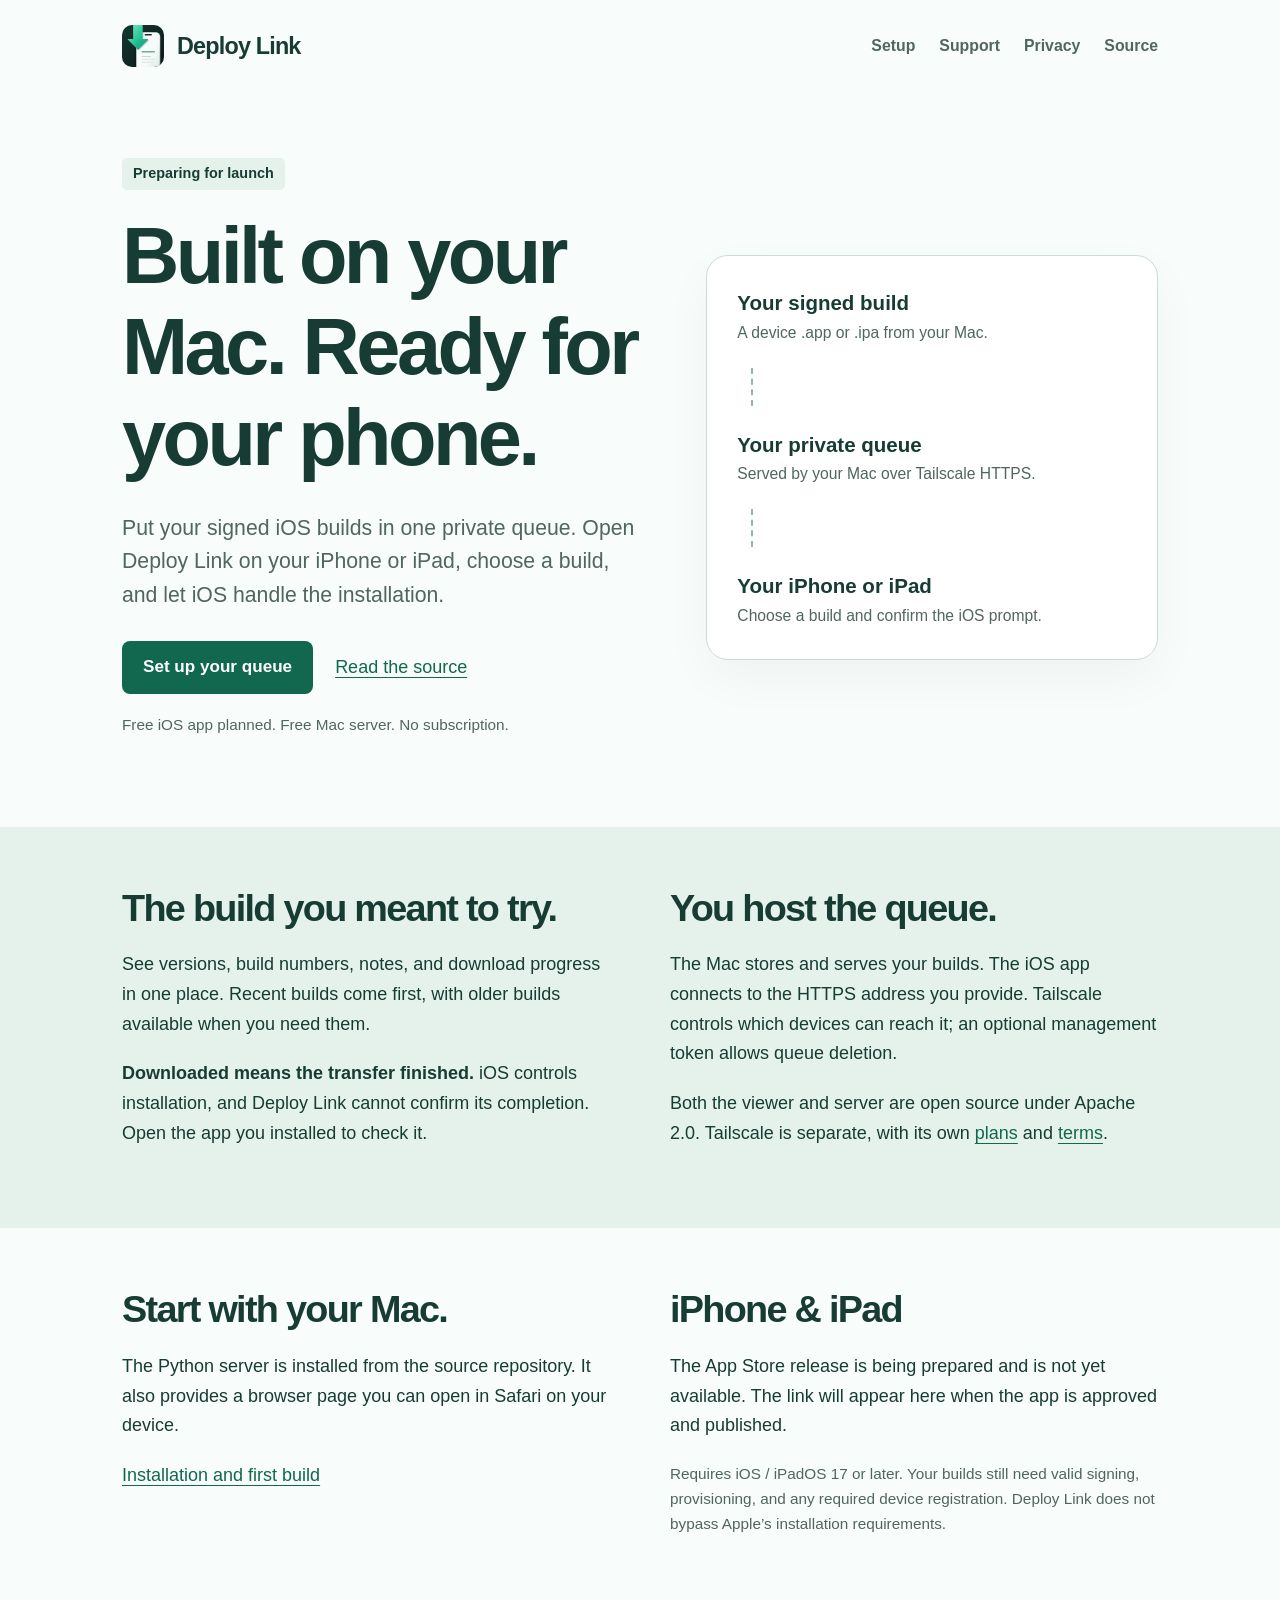
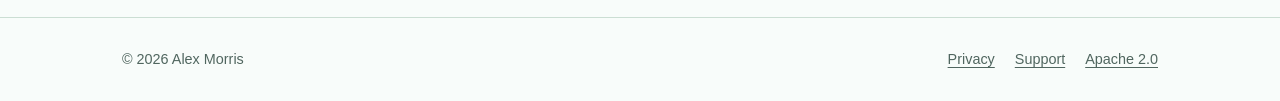
==== docs/site/index.html @ 27d57182 "Prepare Deploy Link onboarding and authorized queue management" ====
<!doctype html>
<html lang="en"><head><meta charset="utf-8"><meta name="viewport" content="width=device-width, initial-scale=1"><title>Deploy Link — your builds, on your devices</title><meta name="description" content="A private queue for signed iOS development builds. Publish on your Mac, then open an install link on your iPhone or iPad."><meta name="theme-color" content="#11684f"><link rel="stylesheet" href="assets/site.css"><link rel="icon" href="assets/deploy-link.svg" type="image/svg+xml"><link rel="canonical" href="https://alexmorris10x.github.io/deploy-link/"></head><body><a class="skip" href="#main">Skip to content</a><header><div class="wrap"><a class="brand" href="index.html"><img src="assets/deploy-link.svg" alt="" width="42" height="42">Deploy Link</a><nav aria-label="Main navigation"><a href="setup.html">Setup</a><a href="support.html">Support</a><a href="privacy.html">Privacy</a><a href="https://github.com/alexmorris10x/deploy-link">Source</a></nav></div></header><main id="main"><section class="wrap hero"><div><span class="status">Preparing for launch</span><h1>Built on your Mac. Ready for your phone.</h1><p class="lead">Put your signed iOS builds in one private queue. Open Deploy Link on your iPhone or iPad, choose a build, and let iOS handle the installation.</p><div class="actions"><a class="button" href="setup.html">Set up your queue</a><a href="https://github.com/alexmorris10x/deploy-link">Read the source</a></div><p class="small">Free iOS app planned. Free Mac server. No subscription.</p></div><div class="pipeline" aria-label="How Deploy Link works"><div class="stage"><strong>Your signed build</strong><span>A device .app or .ipa from your Mac.</span></div><div class="connector" aria-hidden="true"></div><div class="stage"><strong>Your private queue</strong><span>Served by your Mac over Tailscale HTTPS.</span></div><div class="connector" aria-hidden="true"></div><div class="stage"><strong>Your iPhone or iPad</strong><span>Choose a build and confirm the iOS prompt.</span></div></div></section>
<section class="band"><div class="wrap split"><div><h2>The build you meant to try.</h2><p>See versions, build numbers, notes, and download progress in one place. Recent builds come first, with older builds available when you need them.</p><p><strong>Downloaded means the transfer finished.</strong> iOS controls installation, and Deploy Link cannot confirm its completion. Open the app you installed to check it.</p></div><div><h2>You host the queue.</h2><p>The Mac stores and serves your builds. The iOS app connects to the HTTPS address you provide. Tailscale controls which devices can reach it; an optional management token allows queue deletion.</p><p>Both the viewer and server are open source under Apache 2.0. Tailscale is separate, with its own <a href="https://tailscale.com/pricing">plans</a> and <a href="https://tailscale.com/terms">terms</a>.</p></div></div></section>
<section class="wrap section split" id="download"><div><h2>Start with your Mac.</h2><p>The Python server is installed from the source repository. It also provides a browser page you can open in Safari on your device.</p><p><a href="setup.html">Installation and first build</a></p></div><div><h2>iPhone &amp; iPad</h2><p>The App Store release is being prepared and is not yet available. The link will appear here when the app is approved and published.</p><p class="small">Requires iOS / iPadOS 17 or later. Your builds still need valid signing, provisioning, and any required device registration. Deploy Link does not bypass Apple’s installation requirements.</p></div></section></main><footer><div class="wrap"><span>© 2026 Alex Morris</span><div class="footer-links"><a href="privacy.html">Privacy</a><a href="support.html">Support</a><a href="https://github.com/alexmorris10x/deploy-link/blob/main/LICENSE">Apache 2.0</a></div></div></footer></body></html>
---- docs/site/assets/site.css ----
:root{font-family:"Avenir Next",Avenir,-apple-system,BlinkMacSystemFont,"Segoe UI",sans-serif;color:#173c34;background:#f8fcfa;font-size:18px;line-height:1.65;color-scheme:light;--ink:#173c34;--muted:#50665f;--green:#11684f;--wash:#e5f2eb;--line:#cbded3}*{box-sizing:border-box}body{margin:0}a{color:var(--green);text-underline-offset:.22em}a:focus-visible,summary:focus-visible{outline:3px solid #258966;outline-offset:5px}img{max-width:100%;height:auto}.wrap{max-width:1100px;margin:auto;padding:0 32px}header{padding:25px 0}header .wrap{display:flex;align-items:center;justify-content:space-between;gap:24px}.brand{display:flex;align-items:center;gap:13px;color:var(--ink);font-weight:750;text-decoration:none;font-size:1.3rem;letter-spacing:-.035em}.brand img{width:42px;border-radius:10px}nav{display:flex;gap:24px;flex-wrap:wrap}nav a{font-size:.88rem;text-decoration:none;color:var(--muted);font-weight:600}nav [aria-current=page]{text-decoration:underline;color:var(--green)}.skip{position:absolute;top:-100px;background:white;padding:8px 16px;z-index:5}.skip:focus{top:10px}h1,h2,h3{line-height:1.15;letter-spacing:-.045em}h1{font-size:clamp(2.8rem,6.2vw,4.5rem);font-weight:750;max-width:12ch;margin:0 0 28px}h2{font-size:2.1rem;font-weight:700;margin:0 0 20px}h3{font-size:1.25rem;margin:25px 0 12px}p{margin:0 0 20px;max-width:68ch}.lead{font-size:1.18rem;color:var(--muted);line-height:1.6}.small{font-size:.85rem;color:var(--muted)}.hero{display:grid;grid-template-columns:1.15fr 1fr;align-items:center;gap:65px;padding-top:66px;padding-bottom:70px}.status{display:inline-block;background:var(--wash);font-size:.8rem;padding:4px 11px;border-radius:5px;font-weight:650;margin-bottom:20px}.actions{display:flex;flex-wrap:wrap;gap:22px;align-items:center;margin:28px 0 18px}.button{display:inline-block;padding:12px 21px;border-radius:8px;background:var(--green);color:white;text-decoration:none;font-weight:650;font-size:.95rem}.button:hover{background:#0c513d}.pipeline{background:white;border:1px solid var(--line);border-radius:22px;padding:30px;box-shadow:0 18px 50px #173c340a}.pipeline p{margin:0}.pipeline .stage{padding:22px 0}.pipeline .stage:first-child{padding-top:0}.pipeline .stage:last-child{padding-bottom:0}.pipeline .connector{height:38px;border-left:2px dashed #93b8a2;margin-left:14px}.stage strong{display:block;font-size:1.14rem}.stage span{display:block;color:var(--muted);font-size:.87rem}.band{background:var(--wash);padding:60px 0}.split{display:grid;grid-template-columns:1fr 1fr;gap:60px}.section{padding-top:60px;padding-bottom:60px}.reading{max-width:820px;padding-top:44px;padding-bottom:60px}.reading h1{max-width:20ch;font-size:clamp(2.5rem,5vw,3.7rem)}.reading h2{font-size:1.65rem;margin-top:38px}.reading li{margin-bottom:12px;padding-left:4px}.reading ol,.reading ul{padding-left:24px}.note{padding:20px 24px;border-left:4px solid var(--green);background:var(--wash);margin:26px 0}.note p:last-child{margin-bottom:0}pre{white-space:pre-wrap;overflow-wrap:anywhere;background:#edf4ef;border:1px solid var(--line);padding:18px 20px;border-radius:9px;font-size:.78rem;line-height:1.7}code{font-size:.88em;overflow-wrap:anywhere}pre code{font-size:inherit}details{padding:20px 0;border-bottom:1px solid var(--line)}summary{font-weight:700;cursor:pointer}details p:first-of-type{margin-top:18px}footer{border-top:1px solid var(--line);padding:30px 0;font-size:.8rem;color:var(--muted)}footer .wrap{display:flex;justify-content:space-between;gap:20px;flex-wrap:wrap}footer a{color:var(--muted)}.footer-links{display:flex;gap:20px}@media(max-width:760px){.wrap{padding:0 22px}header .wrap{flex-direction:column;align-items:flex-start;gap:18px}nav{gap:10px 22px}.hero{grid-template-columns:1fr;gap:22px;padding-top:35px;padding-bottom:40px}.hero h1{max-width:13ch}.pipeline{padding:24px}.split{grid-template-columns:1fr;gap:30px}.section,.band{padding-top:42px;padding-bottom:42px}.reading{padding-top:30px;padding-bottom:40px}h2{font-size:1.9rem}}
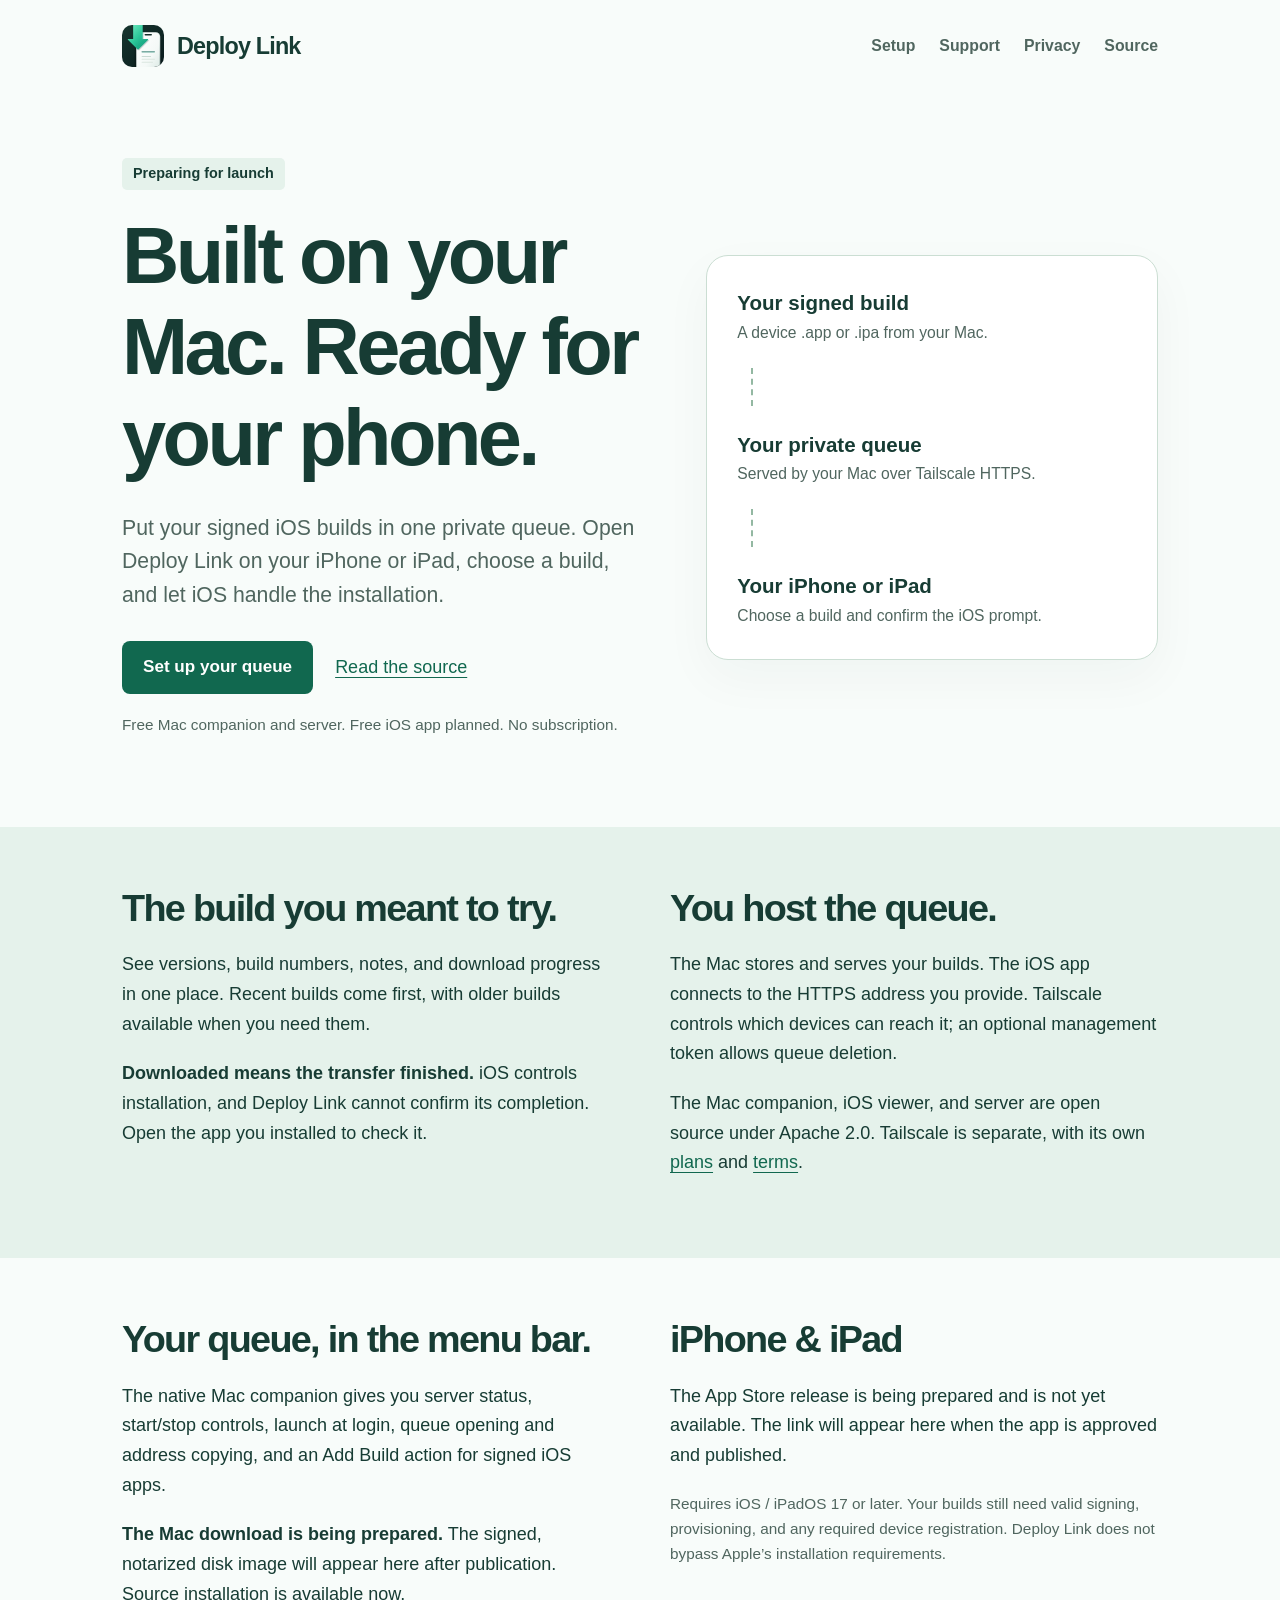
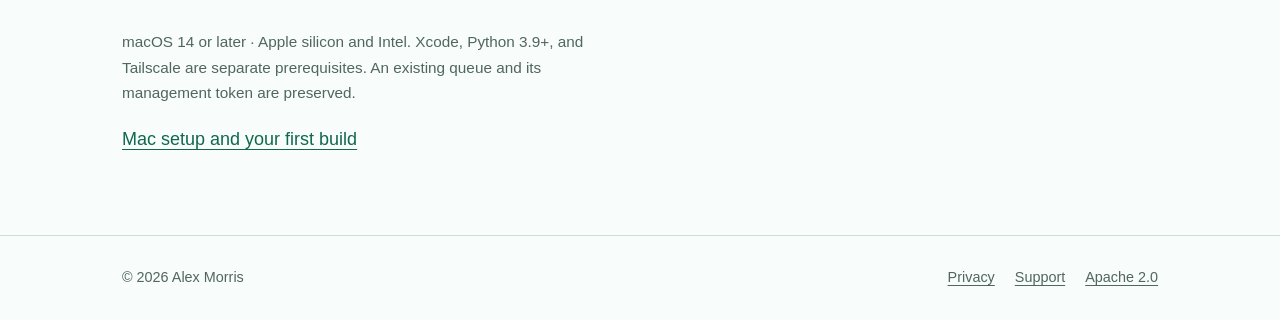
==== commit 800e8ab3: "Add native Mac queue companion and release packaging" ====
--- a/docs/site/index.html
+++ b/docs/site/index.html
@@ -1,4 +1,4 @@
 <!doctype html>
-<html lang="en"><head><meta charset="utf-8"><meta name="viewport" content="width=device-width, initial-scale=1"><title>Deploy Link — your builds, on your devices</title><meta name="description" content="A private queue for signed iOS development builds. Publish on your Mac, then open an install link on your iPhone or iPad."><meta name="theme-color" content="#11684f"><link rel="stylesheet" href="assets/site.css"><link rel="icon" href="assets/deploy-link.svg" type="image/svg+xml"><link rel="canonical" href="https://alexmorris10x.github.io/deploy-link/"></head><body><a class="skip" href="#main">Skip to content</a><header><div class="wrap"><a class="brand" href="index.html"><img src="assets/deploy-link.svg" alt="" width="42" height="42">Deploy Link</a><nav aria-label="Main navigation"><a href="setup.html">Setup</a><a href="support.html">Support</a><a href="privacy.html">Privacy</a><a href="https://github.com/alexmorris10x/deploy-link">Source</a></nav></div></header><main id="main"><section class="wrap hero"><div><span class="status">Preparing for launch</span><h1>Built on your Mac. Ready for your phone.</h1><p class="lead">Put your signed iOS builds in one private queue. Open Deploy Link on your iPhone or iPad, choose a build, and let iOS handle the installation.</p><div class="actions"><a class="button" href="setup.html">Set up your queue</a><a href="https://github.com/alexmorris10x/deploy-link">Read the source</a></div><p class="small">Free iOS app planned. Free Mac server. No subscription.</p></div><div class="pipeline" aria-label="How Deploy Link works"><div class="stage"><strong>Your signed build</strong><span>A device .app or .ipa from your Mac.</span></div><div class="connector" aria-hidden="true"></div><div class="stage"><strong>Your private queue</strong><span>Served by your Mac over Tailscale HTTPS.</span></div><div class="connector" aria-hidden="true"></div><div class="stage"><strong>Your iPhone or iPad</strong><span>Choose a build and confirm the iOS prompt.</span></div></div></section>
-<section class="band"><div class="wrap split"><div><h2>The build you meant to try.</h2><p>See versions, build numbers, notes, and download progress in one place. Recent builds come first, with older builds available when you need them.</p><p><strong>Downloaded means the transfer finished.</strong> iOS controls installation, and Deploy Link cannot confirm its completion. Open the app you installed to check it.</p></div><div><h2>You host the queue.</h2><p>The Mac stores and serves your builds. The iOS app connects to the HTTPS address you provide. Tailscale controls which devices can reach it; an optional management token allows queue deletion.</p><p>Both the viewer and server are open source under Apache 2.0. Tailscale is separate, with its own <a href="https://tailscale.com/pricing">plans</a> and <a href="https://tailscale.com/terms">terms</a>.</p></div></div></section>
-<section class="wrap section split" id="download"><div><h2>Start with your Mac.</h2><p>The Python server is installed from the source repository. It also provides a browser page you can open in Safari on your device.</p><p><a href="setup.html">Installation and first build</a></p></div><div><h2>iPhone &amp; iPad</h2><p>The App Store release is being prepared and is not yet available. The link will appear here when the app is approved and published.</p><p class="small">Requires iOS / iPadOS 17 or later. Your builds still need valid signing, provisioning, and any required device registration. Deploy Link does not bypass Apple’s installation requirements.</p></div></section></main><footer><div class="wrap"><span>© 2026 Alex Morris</span><div class="footer-links"><a href="privacy.html">Privacy</a><a href="support.html">Support</a><a href="https://github.com/alexmorris10x/deploy-link/blob/main/LICENSE">Apache 2.0</a></div></div></footer></body></html>
+<html lang="en"><head><meta charset="utf-8"><meta name="viewport" content="width=device-width, initial-scale=1"><title>Deploy Link — your builds, on your devices</title><meta name="description" content="A private queue for signed iOS development builds. Publish on your Mac, then open an install link on your iPhone or iPad."><meta name="theme-color" content="#11684f"><link rel="stylesheet" href="assets/site.css"><link rel="icon" href="assets/deploy-link.svg" type="image/svg+xml"><link rel="canonical" href="https://alexmorris10x.github.io/deploy-link/"></head><body><a class="skip" href="#main">Skip to content</a><header><div class="wrap"><a class="brand" href="index.html"><img src="assets/deploy-link.svg" alt="" width="42" height="42">Deploy Link</a><nav aria-label="Main navigation"><a href="setup.html">Setup</a><a href="support.html">Support</a><a href="privacy.html">Privacy</a><a href="https://github.com/alexmorris10x/deploy-link">Source</a></nav></div></header><main id="main"><section class="wrap hero"><div><span class="status">Preparing for launch</span><h1>Built on your Mac. Ready for your phone.</h1><p class="lead">Put your signed iOS builds in one private queue. Open Deploy Link on your iPhone or iPad, choose a build, and let iOS handle the installation.</p><div class="actions"><a class="button" href="setup.html">Set up your queue</a><a href="https://github.com/alexmorris10x/deploy-link">Read the source</a></div><p class="small">Free Mac companion and server. Free iOS app planned. No subscription.</p></div><div class="pipeline" aria-label="How Deploy Link works"><div class="stage"><strong>Your signed build</strong><span>A device .app or .ipa from your Mac.</span></div><div class="connector" aria-hidden="true"></div><div class="stage"><strong>Your private queue</strong><span>Served by your Mac over Tailscale HTTPS.</span></div><div class="connector" aria-hidden="true"></div><div class="stage"><strong>Your iPhone or iPad</strong><span>Choose a build and confirm the iOS prompt.</span></div></div></section>
+<section class="band"><div class="wrap split"><div><h2>The build you meant to try.</h2><p>See versions, build numbers, notes, and download progress in one place. Recent builds come first, with older builds available when you need them.</p><p><strong>Downloaded means the transfer finished.</strong> iOS controls installation, and Deploy Link cannot confirm its completion. Open the app you installed to check it.</p></div><div><h2>You host the queue.</h2><p>The Mac stores and serves your builds. The iOS app connects to the HTTPS address you provide. Tailscale controls which devices can reach it; an optional management token allows queue deletion.</p><p>The Mac companion, iOS viewer, and server are open source under Apache 2.0. Tailscale is separate, with its own <a href="https://tailscale.com/pricing">plans</a> and <a href="https://tailscale.com/terms">terms</a>.</p></div></div></section>
+<section class="wrap section split" id="download"><div><h2>Your queue, in the menu bar.</h2><p>The native Mac companion gives you server status, start/stop controls, launch at login, queue opening and address copying, and an Add Build action for signed iOS apps.</p><p><strong>The Mac download is being prepared.</strong> The signed, notarized disk image will appear here after publication. Source installation is available now.</p><p class="small">macOS 14 or later · Apple silicon and Intel. Xcode, Python 3.9+, and Tailscale are separate prerequisites. An existing queue and its management token are preserved.</p><p><a href="setup.html">Mac setup and your first build</a></p></div><div><h2>iPhone &amp; iPad</h2><p>The App Store release is being prepared and is not yet available. The link will appear here when the app is approved and published.</p><p class="small">Requires iOS / iPadOS 17 or later. Your builds still need valid signing, provisioning, and any required device registration. Deploy Link does not bypass Apple’s installation requirements.</p></div></section></main><footer><div class="wrap"><span>© 2026 Alex Morris</span><div class="footer-links"><a href="privacy.html">Privacy</a><a href="support.html">Support</a><a href="https://github.com/alexmorris10x/deploy-link/blob/main/LICENSE">Apache 2.0</a></div></div></footer></body></html>
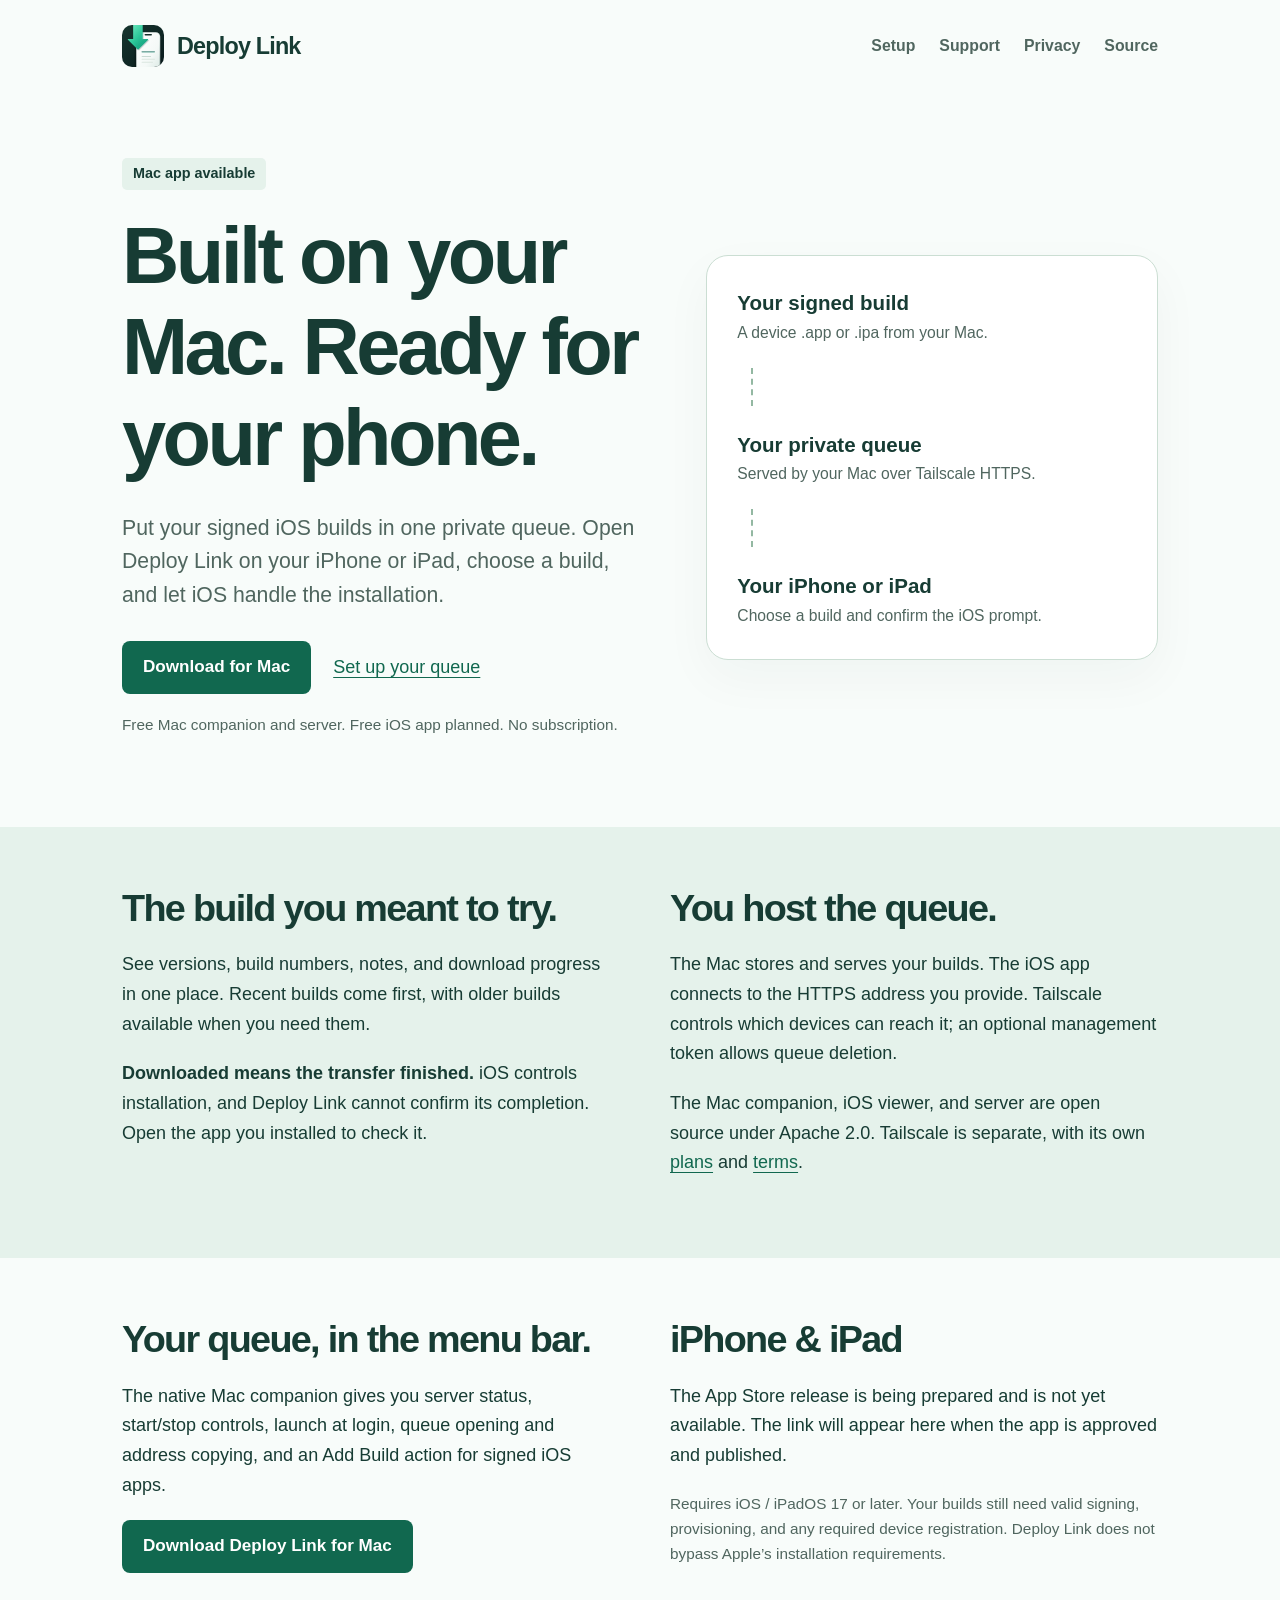
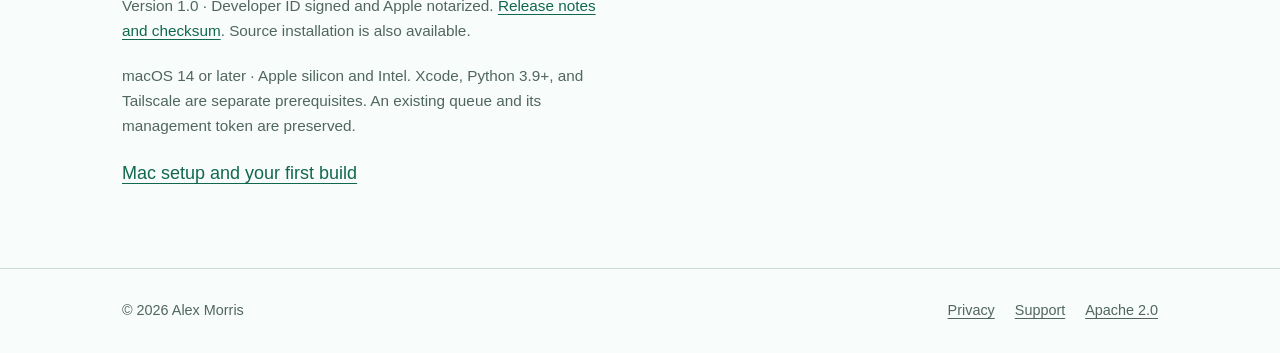
==== commit ef50049a: "Publish Mac companion download and setup links" ====
--- a/docs/site/index.html
+++ b/docs/site/index.html
@@ -1,4 +1,4 @@
 <!doctype html>
-<html lang="en"><head><meta charset="utf-8"><meta name="viewport" content="width=device-width, initial-scale=1"><title>Deploy Link — your builds, on your devices</title><meta name="description" content="A private queue for signed iOS development builds. Publish on your Mac, then open an install link on your iPhone or iPad."><meta name="theme-color" content="#11684f"><link rel="stylesheet" href="assets/site.css"><link rel="icon" href="assets/deploy-link.svg" type="image/svg+xml"><link rel="canonical" href="https://alexmorris10x.github.io/deploy-link/"></head><body><a class="skip" href="#main">Skip to content</a><header><div class="wrap"><a class="brand" href="index.html"><img src="assets/deploy-link.svg" alt="" width="42" height="42">Deploy Link</a><nav aria-label="Main navigation"><a href="setup.html">Setup</a><a href="support.html">Support</a><a href="privacy.html">Privacy</a><a href="https://github.com/alexmorris10x/deploy-link">Source</a></nav></div></header><main id="main"><section class="wrap hero"><div><span class="status">Preparing for launch</span><h1>Built on your Mac. Ready for your phone.</h1><p class="lead">Put your signed iOS builds in one private queue. Open Deploy Link on your iPhone or iPad, choose a build, and let iOS handle the installation.</p><div class="actions"><a class="button" href="setup.html">Set up your queue</a><a href="https://github.com/alexmorris10x/deploy-link">Read the source</a></div><p class="small">Free Mac companion and server. Free iOS app planned. No subscription.</p></div><div class="pipeline" aria-label="How Deploy Link works"><div class="stage"><strong>Your signed build</strong><span>A device .app or .ipa from your Mac.</span></div><div class="connector" aria-hidden="true"></div><div class="stage"><strong>Your private queue</strong><span>Served by your Mac over Tailscale HTTPS.</span></div><div class="connector" aria-hidden="true"></div><div class="stage"><strong>Your iPhone or iPad</strong><span>Choose a build and confirm the iOS prompt.</span></div></div></section>
+<html lang="en"><head><meta charset="utf-8"><meta name="viewport" content="width=device-width, initial-scale=1"><title>Deploy Link — your builds, on your devices</title><meta name="description" content="A private queue for signed iOS development builds. Publish on your Mac, then open an install link on your iPhone or iPad."><meta name="theme-color" content="#11684f"><link rel="stylesheet" href="assets/site.css"><link rel="icon" href="assets/deploy-link.svg" type="image/svg+xml"><link rel="canonical" href="https://alexmorris10x.github.io/deploy-link/"></head><body><a class="skip" href="#main">Skip to content</a><header><div class="wrap"><a class="brand" href="index.html"><img src="assets/deploy-link.svg" alt="" width="42" height="42">Deploy Link</a><nav aria-label="Main navigation"><a href="setup.html">Setup</a><a href="support.html">Support</a><a href="privacy.html">Privacy</a><a href="https://github.com/alexmorris10x/deploy-link">Source</a></nav></div></header><main id="main"><section class="wrap hero"><div><span class="status">Mac app available</span><h1>Built on your Mac. Ready for your phone.</h1><p class="lead">Put your signed iOS builds in one private queue. Open Deploy Link on your iPhone or iPad, choose a build, and let iOS handle the installation.</p><div class="actions"><a class="button" href="https://github.com/alexmorris10x/deploy-link/releases/download/v1.0.0-mac/Deploy-Link-Mac-1.0-1.dmg">Download for Mac</a><a href="setup.html">Set up your queue</a></div><p class="small">Free Mac companion and server. Free iOS app planned. No subscription.</p></div><div class="pipeline" aria-label="How Deploy Link works"><div class="stage"><strong>Your signed build</strong><span>A device .app or .ipa from your Mac.</span></div><div class="connector" aria-hidden="true"></div><div class="stage"><strong>Your private queue</strong><span>Served by your Mac over Tailscale HTTPS.</span></div><div class="connector" aria-hidden="true"></div><div class="stage"><strong>Your iPhone or iPad</strong><span>Choose a build and confirm the iOS prompt.</span></div></div></section>
 <section class="band"><div class="wrap split"><div><h2>The build you meant to try.</h2><p>See versions, build numbers, notes, and download progress in one place. Recent builds come first, with older builds available when you need them.</p><p><strong>Downloaded means the transfer finished.</strong> iOS controls installation, and Deploy Link cannot confirm its completion. Open the app you installed to check it.</p></div><div><h2>You host the queue.</h2><p>The Mac stores and serves your builds. The iOS app connects to the HTTPS address you provide. Tailscale controls which devices can reach it; an optional management token allows queue deletion.</p><p>The Mac companion, iOS viewer, and server are open source under Apache 2.0. Tailscale is separate, with its own <a href="https://tailscale.com/pricing">plans</a> and <a href="https://tailscale.com/terms">terms</a>.</p></div></div></section>
-<section class="wrap section split" id="download"><div><h2>Your queue, in the menu bar.</h2><p>The native Mac companion gives you server status, start/stop controls, launch at login, queue opening and address copying, and an Add Build action for signed iOS apps.</p><p><strong>The Mac download is being prepared.</strong> The signed, notarized disk image will appear here after publication. Source installation is available now.</p><p class="small">macOS 14 or later · Apple silicon and Intel. Xcode, Python 3.9+, and Tailscale are separate prerequisites. An existing queue and its management token are preserved.</p><p><a href="setup.html">Mac setup and your first build</a></p></div><div><h2>iPhone &amp; iPad</h2><p>The App Store release is being prepared and is not yet available. The link will appear here when the app is approved and published.</p><p class="small">Requires iOS / iPadOS 17 or later. Your builds still need valid signing, provisioning, and any required device registration. Deploy Link does not bypass Apple’s installation requirements.</p></div></section></main><footer><div class="wrap"><span>© 2026 Alex Morris</span><div class="footer-links"><a href="privacy.html">Privacy</a><a href="support.html">Support</a><a href="https://github.com/alexmorris10x/deploy-link/blob/main/LICENSE">Apache 2.0</a></div></div></footer></body></html>
+<section class="wrap section split" id="download"><div><h2>Your queue, in the menu bar.</h2><p>The native Mac companion gives you server status, start/stop controls, launch at login, queue opening and address copying, and an Add Build action for signed iOS apps.</p><p><a class="button" href="https://github.com/alexmorris10x/deploy-link/releases/download/v1.0.0-mac/Deploy-Link-Mac-1.0-1.dmg">Download Deploy Link for Mac</a></p><p class="small">Version 1.0 · Developer ID signed and Apple notarized. <a href="https://github.com/alexmorris10x/deploy-link/releases/tag/v1.0.0-mac">Release notes and checksum</a>. Source installation is also available.</p><p class="small">macOS 14 or later · Apple silicon and Intel. Xcode, Python 3.9+, and Tailscale are separate prerequisites. An existing queue and its management token are preserved.</p><p><a href="setup.html">Mac setup and your first build</a></p></div><div><h2>iPhone &amp; iPad</h2><p>The App Store release is being prepared and is not yet available. The link will appear here when the app is approved and published.</p><p class="small">Requires iOS / iPadOS 17 or later. Your builds still need valid signing, provisioning, and any required device registration. Deploy Link does not bypass Apple’s installation requirements.</p></div></section></main><footer><div class="wrap"><span>© 2026 Alex Morris</span><div class="footer-links"><a href="privacy.html">Privacy</a><a href="support.html">Support</a><a href="https://github.com/alexmorris10x/deploy-link/blob/main/LICENSE">Apache 2.0</a></div></div></footer></body></html>
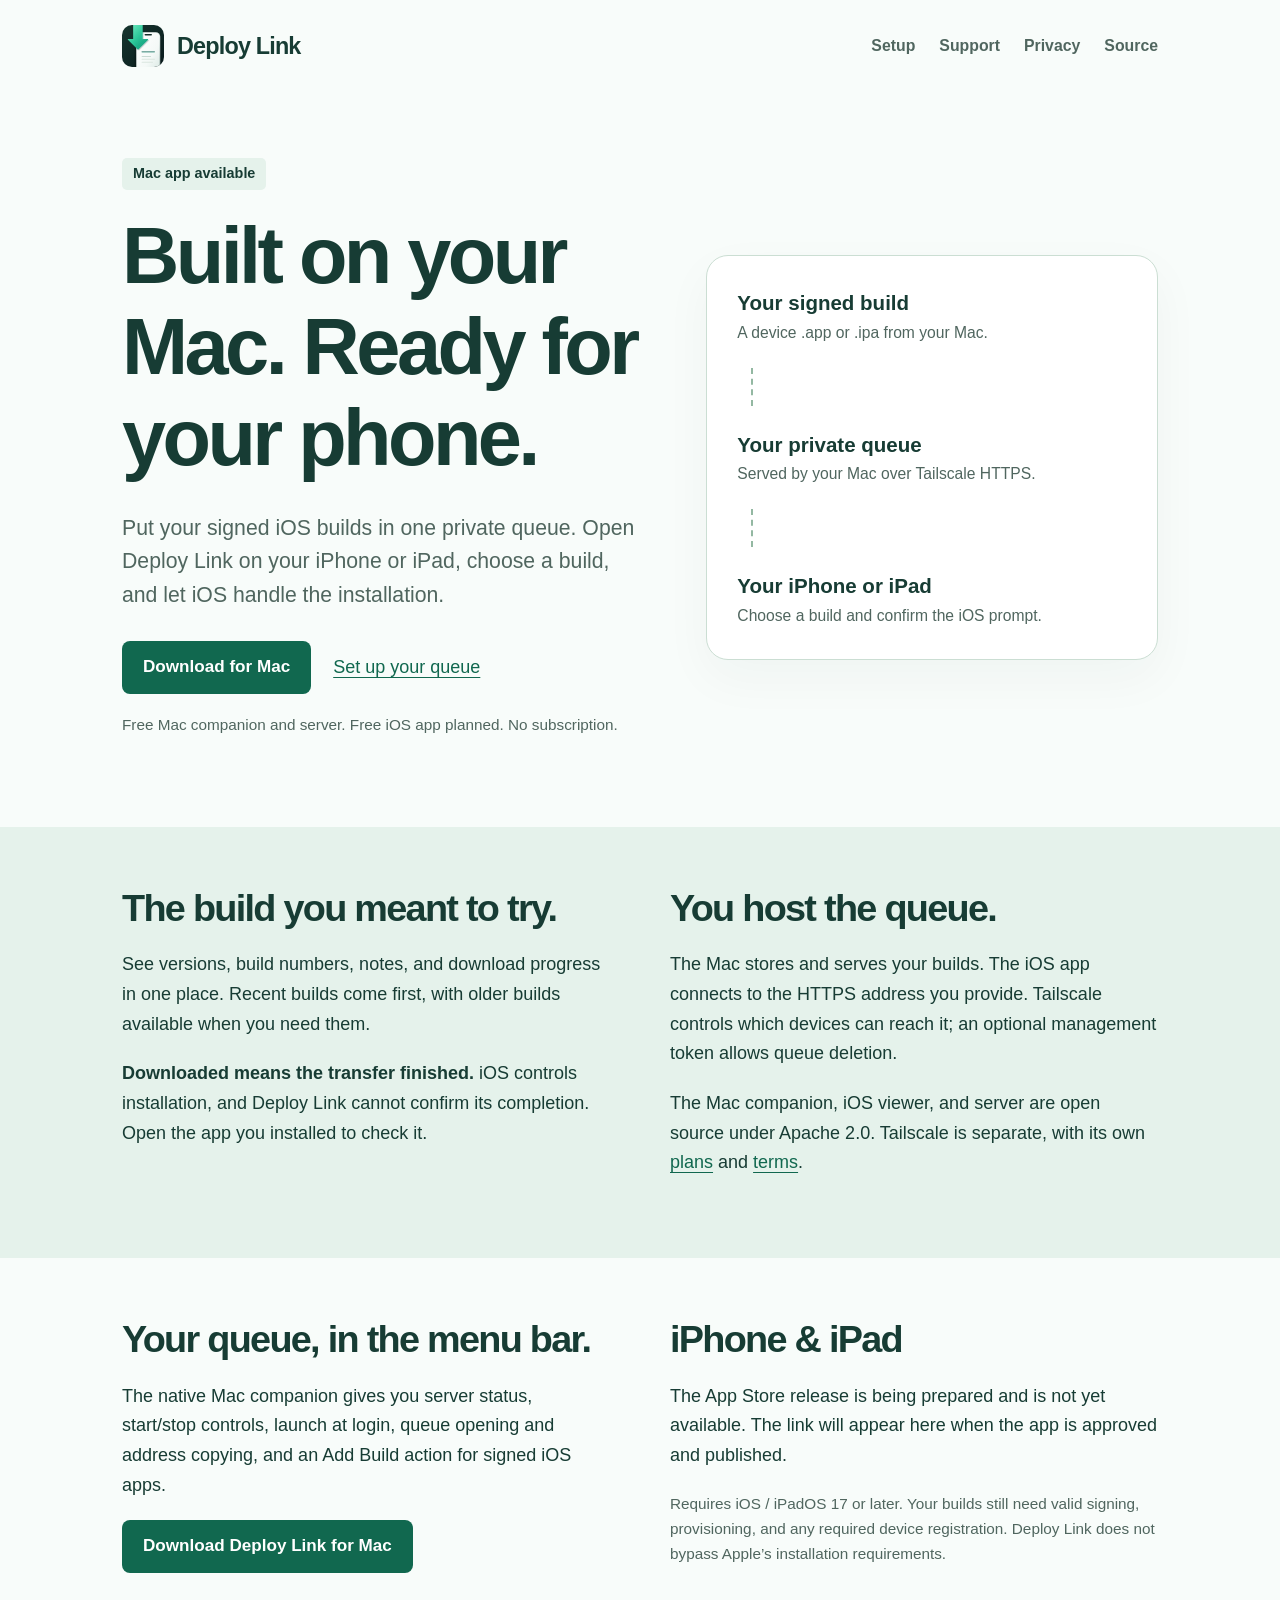
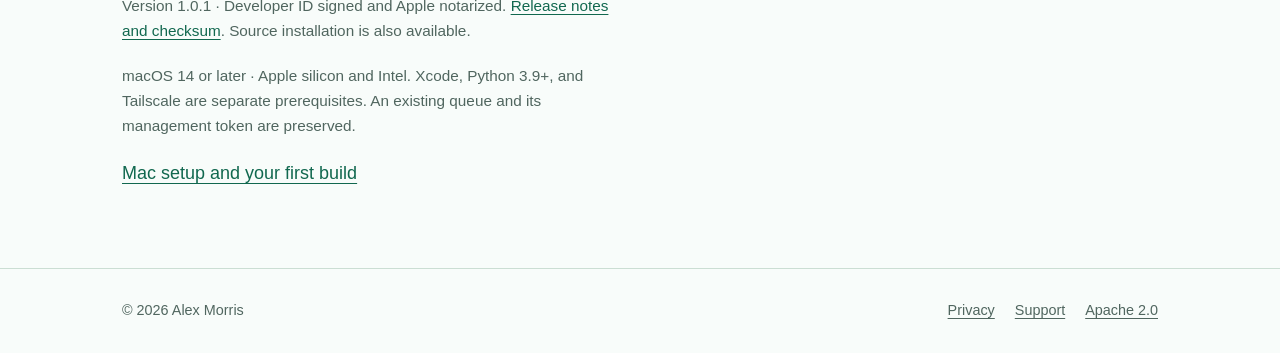
==== commit c2c9f096: "Publish Mac 1.0.1 download and dedicated port guidance" ====
--- a/docs/site/index.html
+++ b/docs/site/index.html
@@ -1,4 +1,4 @@
 <!doctype html>
-<html lang="en"><head><meta charset="utf-8"><meta name="viewport" content="width=device-width, initial-scale=1"><title>Deploy Link — your builds, on your devices</title><meta name="description" content="A private queue for signed iOS development builds. Publish on your Mac, then open an install link on your iPhone or iPad."><meta name="theme-color" content="#11684f"><link rel="stylesheet" href="assets/site.css"><link rel="icon" href="assets/deploy-link.svg" type="image/svg+xml"><link rel="canonical" href="https://alexmorris10x.github.io/deploy-link/"></head><body><a class="skip" href="#main">Skip to content</a><header><div class="wrap"><a class="brand" href="index.html"><img src="assets/deploy-link.svg" alt="" width="42" height="42">Deploy Link</a><nav aria-label="Main navigation"><a href="setup.html">Setup</a><a href="support.html">Support</a><a href="privacy.html">Privacy</a><a href="https://github.com/alexmorris10x/deploy-link">Source</a></nav></div></header><main id="main"><section class="wrap hero"><div><span class="status">Mac app available</span><h1>Built on your Mac. Ready for your phone.</h1><p class="lead">Put your signed iOS builds in one private queue. Open Deploy Link on your iPhone or iPad, choose a build, and let iOS handle the installation.</p><div class="actions"><a class="button" href="https://github.com/alexmorris10x/deploy-link/releases/download/v1.0.0-mac/Deploy-Link-Mac-1.0-1.dmg">Download for Mac</a><a href="setup.html">Set up your queue</a></div><p class="small">Free Mac companion and server. Free iOS app planned. No subscription.</p></div><div class="pipeline" aria-label="How Deploy Link works"><div class="stage"><strong>Your signed build</strong><span>A device .app or .ipa from your Mac.</span></div><div class="connector" aria-hidden="true"></div><div class="stage"><strong>Your private queue</strong><span>Served by your Mac over Tailscale HTTPS.</span></div><div class="connector" aria-hidden="true"></div><div class="stage"><strong>Your iPhone or iPad</strong><span>Choose a build and confirm the iOS prompt.</span></div></div></section>
+<html lang="en"><head><meta charset="utf-8"><meta name="viewport" content="width=device-width, initial-scale=1"><title>Deploy Link — your builds, on your devices</title><meta name="description" content="A private queue for signed iOS development builds. Publish on your Mac, then open an install link on your iPhone or iPad."><meta name="theme-color" content="#11684f"><link rel="stylesheet" href="assets/site.css"><link rel="icon" href="assets/deploy-link.svg" type="image/svg+xml"><link rel="canonical" href="https://alexmorris10x.github.io/deploy-link/"></head><body><a class="skip" href="#main">Skip to content</a><header><div class="wrap"><a class="brand" href="index.html"><img src="assets/deploy-link.svg" alt="" width="42" height="42">Deploy Link</a><nav aria-label="Main navigation"><a href="setup.html">Setup</a><a href="support.html">Support</a><a href="privacy.html">Privacy</a><a href="https://github.com/alexmorris10x/deploy-link">Source</a></nav></div></header><main id="main"><section class="wrap hero"><div><span class="status">Mac app available</span><h1>Built on your Mac. Ready for your phone.</h1><p class="lead">Put your signed iOS builds in one private queue. Open Deploy Link on your iPhone or iPad, choose a build, and let iOS handle the installation.</p><div class="actions"><a class="button" href="https://github.com/alexmorris10x/deploy-link/releases/download/v1.0.1-mac/Deploy-Link-Mac-1.0.1-2.dmg">Download for Mac</a><a href="setup.html">Set up your queue</a></div><p class="small">Free Mac companion and server. Free iOS app planned. No subscription.</p></div><div class="pipeline" aria-label="How Deploy Link works"><div class="stage"><strong>Your signed build</strong><span>A device .app or .ipa from your Mac.</span></div><div class="connector" aria-hidden="true"></div><div class="stage"><strong>Your private queue</strong><span>Served by your Mac over Tailscale HTTPS.</span></div><div class="connector" aria-hidden="true"></div><div class="stage"><strong>Your iPhone or iPad</strong><span>Choose a build and confirm the iOS prompt.</span></div></div></section>
 <section class="band"><div class="wrap split"><div><h2>The build you meant to try.</h2><p>See versions, build numbers, notes, and download progress in one place. Recent builds come first, with older builds available when you need them.</p><p><strong>Downloaded means the transfer finished.</strong> iOS controls installation, and Deploy Link cannot confirm its completion. Open the app you installed to check it.</p></div><div><h2>You host the queue.</h2><p>The Mac stores and serves your builds. The iOS app connects to the HTTPS address you provide. Tailscale controls which devices can reach it; an optional management token allows queue deletion.</p><p>The Mac companion, iOS viewer, and server are open source under Apache 2.0. Tailscale is separate, with its own <a href="https://tailscale.com/pricing">plans</a> and <a href="https://tailscale.com/terms">terms</a>.</p></div></div></section>
-<section class="wrap section split" id="download"><div><h2>Your queue, in the menu bar.</h2><p>The native Mac companion gives you server status, start/stop controls, launch at login, queue opening and address copying, and an Add Build action for signed iOS apps.</p><p><a class="button" href="https://github.com/alexmorris10x/deploy-link/releases/download/v1.0.0-mac/Deploy-Link-Mac-1.0-1.dmg">Download Deploy Link for Mac</a></p><p class="small">Version 1.0 · Developer ID signed and Apple notarized. <a href="https://github.com/alexmorris10x/deploy-link/releases/tag/v1.0.0-mac">Release notes and checksum</a>. Source installation is also available.</p><p class="small">macOS 14 or later · Apple silicon and Intel. Xcode, Python 3.9+, and Tailscale are separate prerequisites. An existing queue and its management token are preserved.</p><p><a href="setup.html">Mac setup and your first build</a></p></div><div><h2>iPhone &amp; iPad</h2><p>The App Store release is being prepared and is not yet available. The link will appear here when the app is approved and published.</p><p class="small">Requires iOS / iPadOS 17 or later. Your builds still need valid signing, provisioning, and any required device registration. Deploy Link does not bypass Apple’s installation requirements.</p></div></section></main><footer><div class="wrap"><span>© 2026 Alex Morris</span><div class="footer-links"><a href="privacy.html">Privacy</a><a href="support.html">Support</a><a href="https://github.com/alexmorris10x/deploy-link/blob/main/LICENSE">Apache 2.0</a></div></div></footer></body></html>
+<section class="wrap section split" id="download"><div><h2>Your queue, in the menu bar.</h2><p>The native Mac companion gives you server status, start/stop controls, launch at login, queue opening and address copying, and an Add Build action for signed iOS apps.</p><p><a class="button" href="https://github.com/alexmorris10x/deploy-link/releases/download/v1.0.1-mac/Deploy-Link-Mac-1.0.1-2.dmg">Download Deploy Link for Mac</a></p><p class="small">Version 1.0.1 · Developer ID signed and Apple notarized. <a href="https://github.com/alexmorris10x/deploy-link/releases/tag/v1.0.1-mac">Release notes and checksum</a>. Source installation is also available.</p><p class="small">macOS 14 or later · Apple silicon and Intel. Xcode, Python 3.9+, and Tailscale are separate prerequisites. An existing queue and its management token are preserved.</p><p><a href="setup.html">Mac setup and your first build</a></p></div><div><h2>iPhone &amp; iPad</h2><p>The App Store release is being prepared and is not yet available. The link will appear here when the app is approved and published.</p><p class="small">Requires iOS / iPadOS 17 or later. Your builds still need valid signing, provisioning, and any required device registration. Deploy Link does not bypass Apple’s installation requirements.</p></div></section></main><footer><div class="wrap"><span>© 2026 Alex Morris</span><div class="footer-links"><a href="privacy.html">Privacy</a><a href="support.html">Support</a><a href="https://github.com/alexmorris10x/deploy-link/blob/main/LICENSE">Apache 2.0</a></div></div></footer></body></html>
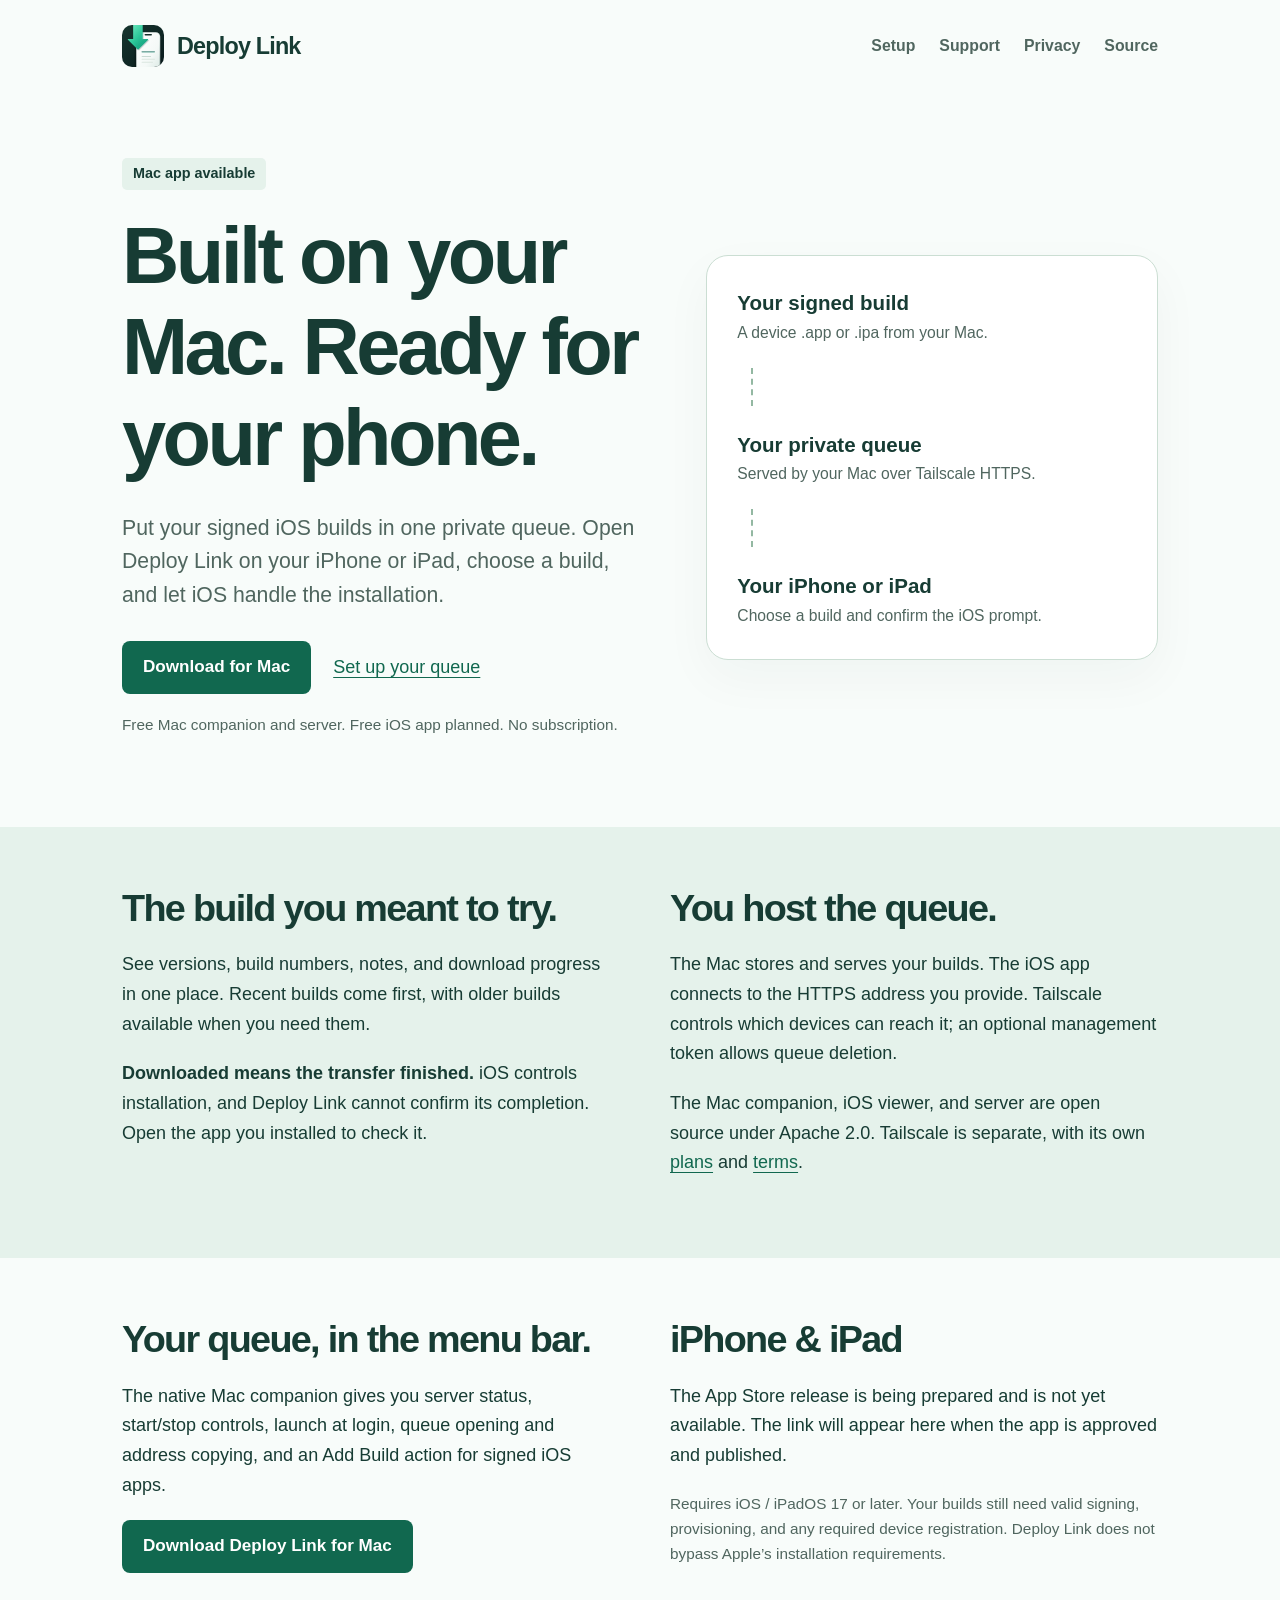
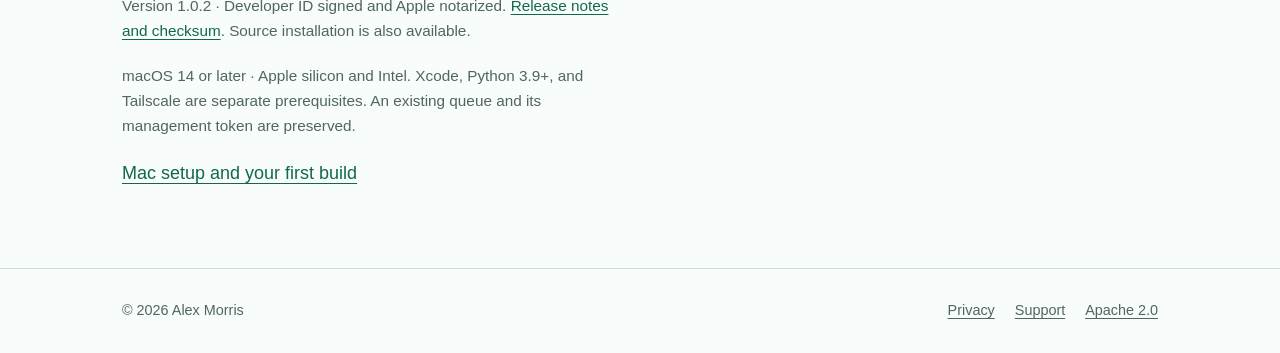
==== commit 38b2a3ac: "Link the signed Dock-toggle Mac release" ====
--- a/docs/site/index.html
+++ b/docs/site/index.html
@@ -1,4 +1,4 @@
 <!doctype html>
-<html lang="en"><head><meta charset="utf-8"><meta name="viewport" content="width=device-width, initial-scale=1"><title>Deploy Link — your builds, on your devices</title><meta name="description" content="A private queue for signed iOS development builds. Publish on your Mac, then open an install link on your iPhone or iPad."><meta name="theme-color" content="#11684f"><link rel="stylesheet" href="assets/site.css"><link rel="icon" href="assets/deploy-link.svg" type="image/svg+xml"><link rel="canonical" href="https://alexmorris10x.github.io/deploy-link/"></head><body><a class="skip" href="#main">Skip to content</a><header><div class="wrap"><a class="brand" href="index.html"><img src="assets/deploy-link.svg" alt="" width="42" height="42">Deploy Link</a><nav aria-label="Main navigation"><a href="setup.html">Setup</a><a href="support.html">Support</a><a href="privacy.html">Privacy</a><a href="https://github.com/alexmorris10x/deploy-link">Source</a></nav></div></header><main id="main"><section class="wrap hero"><div><span class="status">Mac app available</span><h1>Built on your Mac. Ready for your phone.</h1><p class="lead">Put your signed iOS builds in one private queue. Open Deploy Link on your iPhone or iPad, choose a build, and let iOS handle the installation.</p><div class="actions"><a class="button" href="https://github.com/alexmorris10x/deploy-link/releases/download/v1.0.1-mac/Deploy-Link-Mac-1.0.1-2.dmg">Download for Mac</a><a href="setup.html">Set up your queue</a></div><p class="small">Free Mac companion and server. Free iOS app planned. No subscription.</p></div><div class="pipeline" aria-label="How Deploy Link works"><div class="stage"><strong>Your signed build</strong><span>A device .app or .ipa from your Mac.</span></div><div class="connector" aria-hidden="true"></div><div class="stage"><strong>Your private queue</strong><span>Served by your Mac over Tailscale HTTPS.</span></div><div class="connector" aria-hidden="true"></div><div class="stage"><strong>Your iPhone or iPad</strong><span>Choose a build and confirm the iOS prompt.</span></div></div></section>
+<html lang="en"><head><meta charset="utf-8"><meta name="viewport" content="width=device-width, initial-scale=1"><title>Deploy Link — your builds, on your devices</title><meta name="description" content="A private queue for signed iOS development builds. Publish on your Mac, then open an install link on your iPhone or iPad."><meta name="theme-color" content="#11684f"><link rel="stylesheet" href="assets/site.css"><link rel="icon" href="assets/deploy-link.svg" type="image/svg+xml"><link rel="canonical" href="https://alexmorris10x.github.io/deploy-link/"></head><body><a class="skip" href="#main">Skip to content</a><header><div class="wrap"><a class="brand" href="index.html"><img src="assets/deploy-link.svg" alt="" width="42" height="42">Deploy Link</a><nav aria-label="Main navigation"><a href="setup.html">Setup</a><a href="support.html">Support</a><a href="privacy.html">Privacy</a><a href="https://github.com/alexmorris10x/deploy-link">Source</a></nav></div></header><main id="main"><section class="wrap hero"><div><span class="status">Mac app available</span><h1>Built on your Mac. Ready for your phone.</h1><p class="lead">Put your signed iOS builds in one private queue. Open Deploy Link on your iPhone or iPad, choose a build, and let iOS handle the installation.</p><div class="actions"><a class="button" href="https://github.com/alexmorris10x/deploy-link/releases/download/v1.0.2-mac/Deploy-Link-Mac-1.0.2-3.dmg">Download for Mac</a><a href="setup.html">Set up your queue</a></div><p class="small">Free Mac companion and server. Free iOS app planned. No subscription.</p></div><div class="pipeline" aria-label="How Deploy Link works"><div class="stage"><strong>Your signed build</strong><span>A device .app or .ipa from your Mac.</span></div><div class="connector" aria-hidden="true"></div><div class="stage"><strong>Your private queue</strong><span>Served by your Mac over Tailscale HTTPS.</span></div><div class="connector" aria-hidden="true"></div><div class="stage"><strong>Your iPhone or iPad</strong><span>Choose a build and confirm the iOS prompt.</span></div></div></section>
 <section class="band"><div class="wrap split"><div><h2>The build you meant to try.</h2><p>See versions, build numbers, notes, and download progress in one place. Recent builds come first, with older builds available when you need them.</p><p><strong>Downloaded means the transfer finished.</strong> iOS controls installation, and Deploy Link cannot confirm its completion. Open the app you installed to check it.</p></div><div><h2>You host the queue.</h2><p>The Mac stores and serves your builds. The iOS app connects to the HTTPS address you provide. Tailscale controls which devices can reach it; an optional management token allows queue deletion.</p><p>The Mac companion, iOS viewer, and server are open source under Apache 2.0. Tailscale is separate, with its own <a href="https://tailscale.com/pricing">plans</a> and <a href="https://tailscale.com/terms">terms</a>.</p></div></div></section>
-<section class="wrap section split" id="download"><div><h2>Your queue, in the menu bar.</h2><p>The native Mac companion gives you server status, start/stop controls, launch at login, queue opening and address copying, and an Add Build action for signed iOS apps.</p><p><a class="button" href="https://github.com/alexmorris10x/deploy-link/releases/download/v1.0.1-mac/Deploy-Link-Mac-1.0.1-2.dmg">Download Deploy Link for Mac</a></p><p class="small">Version 1.0.1 · Developer ID signed and Apple notarized. <a href="https://github.com/alexmorris10x/deploy-link/releases/tag/v1.0.1-mac">Release notes and checksum</a>. Source installation is also available.</p><p class="small">macOS 14 or later · Apple silicon and Intel. Xcode, Python 3.9+, and Tailscale are separate prerequisites. An existing queue and its management token are preserved.</p><p><a href="setup.html">Mac setup and your first build</a></p></div><div><h2>iPhone &amp; iPad</h2><p>The App Store release is being prepared and is not yet available. The link will appear here when the app is approved and published.</p><p class="small">Requires iOS / iPadOS 17 or later. Your builds still need valid signing, provisioning, and any required device registration. Deploy Link does not bypass Apple’s installation requirements.</p></div></section></main><footer><div class="wrap"><span>© 2026 Alex Morris</span><div class="footer-links"><a href="privacy.html">Privacy</a><a href="support.html">Support</a><a href="https://github.com/alexmorris10x/deploy-link/blob/main/LICENSE">Apache 2.0</a></div></div></footer></body></html>
+<section class="wrap section split" id="download"><div><h2>Your queue, in the menu bar.</h2><p>The native Mac companion gives you server status, start/stop controls, launch at login, queue opening and address copying, and an Add Build action for signed iOS apps.</p><p><a class="button" href="https://github.com/alexmorris10x/deploy-link/releases/download/v1.0.2-mac/Deploy-Link-Mac-1.0.2-3.dmg">Download Deploy Link for Mac</a></p><p class="small">Version 1.0.2 · Developer ID signed and Apple notarized. <a href="https://github.com/alexmorris10x/deploy-link/releases/tag/v1.0.2-mac">Release notes and checksum</a>. Source installation is also available.</p><p class="small">macOS 14 or later · Apple silicon and Intel. Xcode, Python 3.9+, and Tailscale are separate prerequisites. An existing queue and its management token are preserved.</p><p><a href="setup.html">Mac setup and your first build</a></p></div><div><h2>iPhone &amp; iPad</h2><p>The App Store release is being prepared and is not yet available. The link will appear here when the app is approved and published.</p><p class="small">Requires iOS / iPadOS 17 or later. Your builds still need valid signing, provisioning, and any required device registration. Deploy Link does not bypass Apple’s installation requirements.</p></div></section></main><footer><div class="wrap"><span>© 2026 Alex Morris</span><div class="footer-links"><a href="privacy.html">Privacy</a><a href="support.html">Support</a><a href="https://github.com/alexmorris10x/deploy-link/blob/main/LICENSE">Apache 2.0</a></div></div></footer></body></html>
